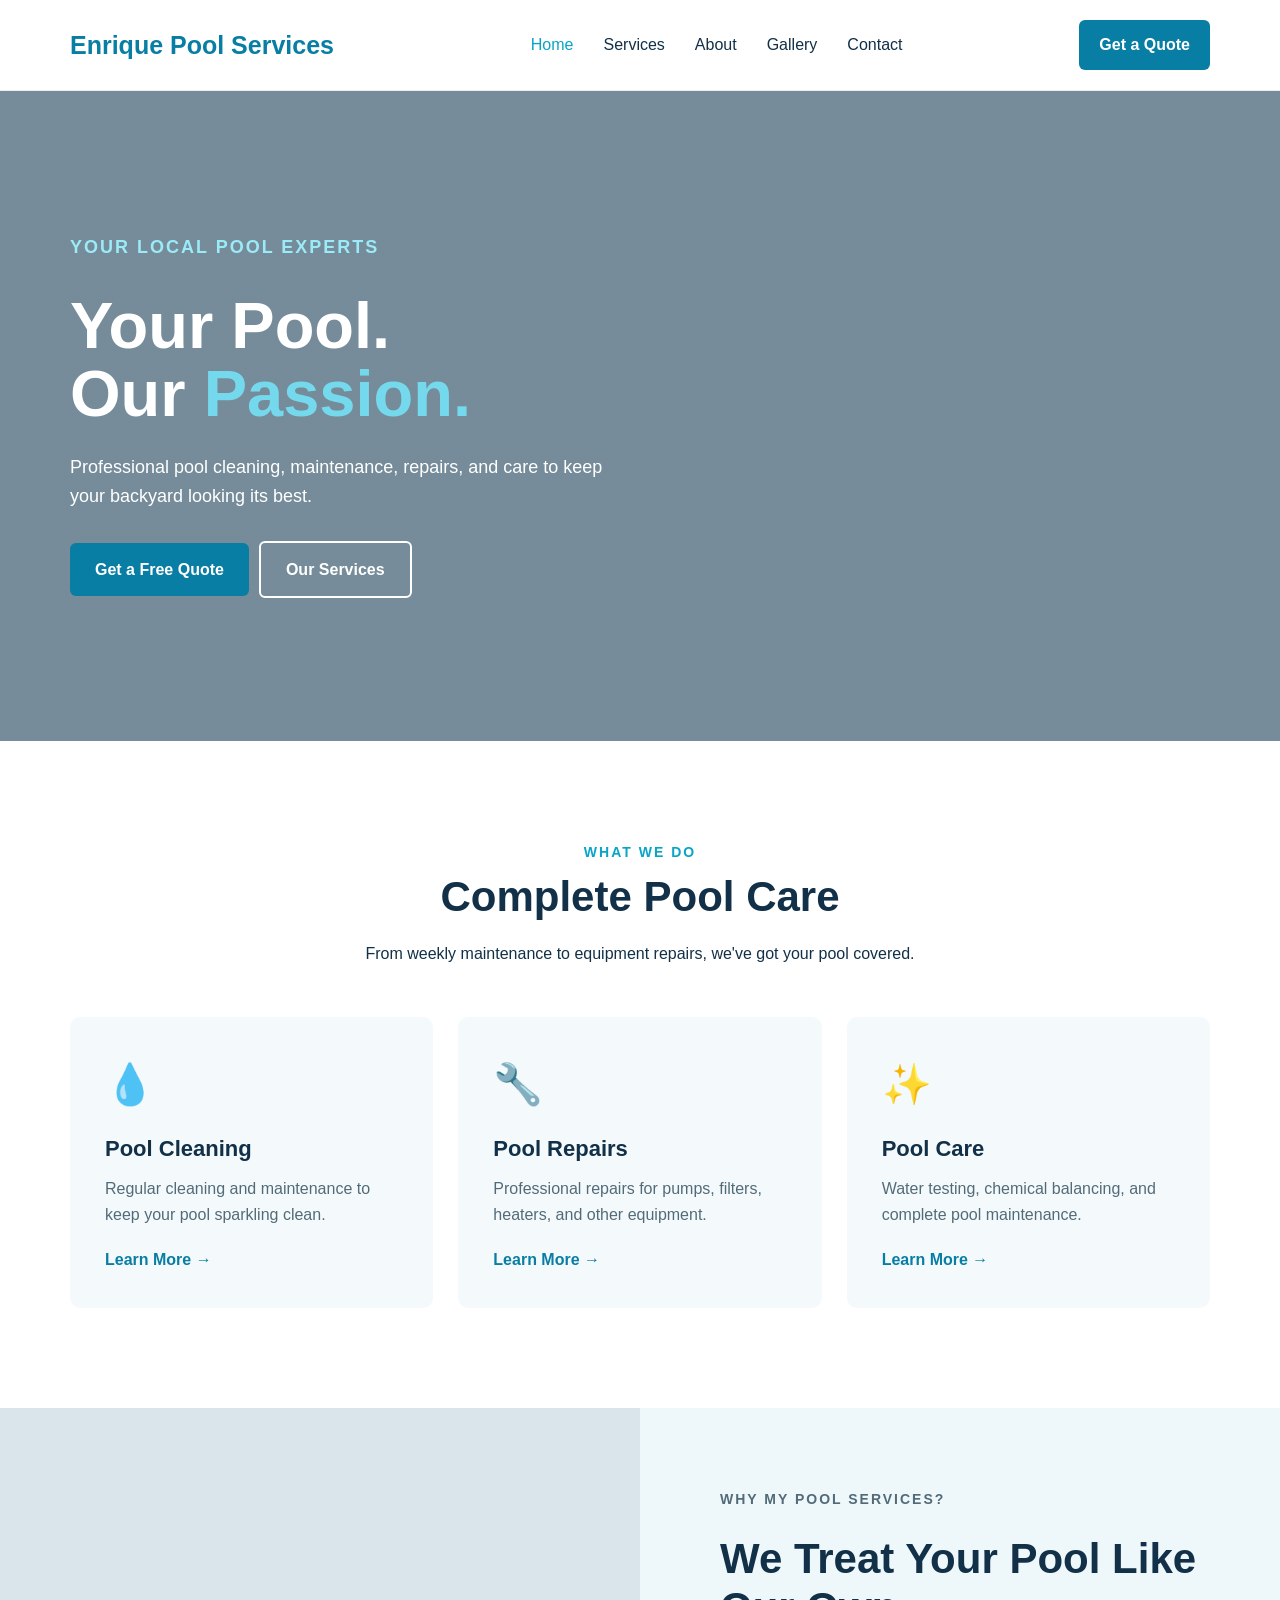
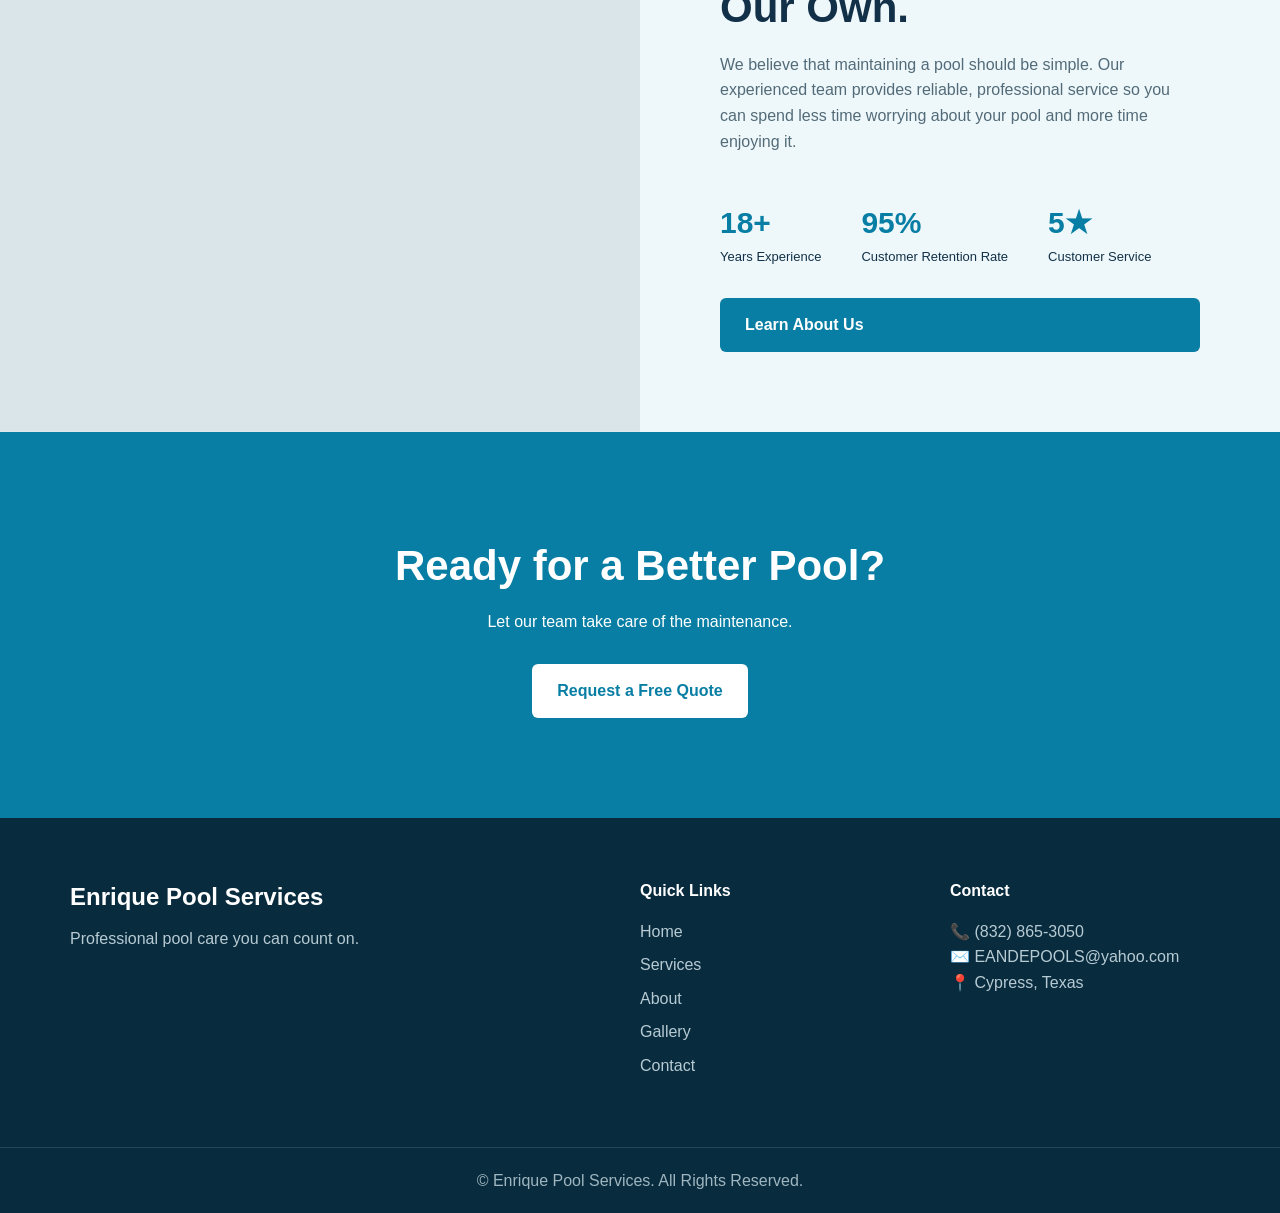
==== index.html @ 79f256fd "I worked on the structure and details of this website's code." ====
<!DOCTYPE html>
<html lang="en">
<head>
    <meta charset="UTF-8">
    <meta name="viewport" content="width=device-width, initial-scale=1.0">
    <title>Enrique | Pool Services</title>
    <link rel="stylesheet" href="style.css">
</head>

<body>

    <!-- Navigation -->
    <header>
        <nav class="navbar">
            <div class="logo">Enrique Pool Services</div>

            <ul class="nav-links">
                <li><a href="index.html" class="active">Home</a></li>
                <li><a href="services.html">Services</a></li>
                <li><a href="about.html">About</a></li>
                <li><a href="gallery.html">Gallery</a></li>
                <li><a href="contact.html">Contact</a></li>
            </ul>

            <a href="contact.html" class="nav-button">Get a Quote</a>
        </nav>
    </header>


    <!-- Hero Section -->
    <section class="hero">

        <div class="hero-content">
            <p class="small-title">YOUR LOCAL POOL EXPERTS</p>

            <h1>
                Your Pool.<br>
                Our <span>Passion.</span>
            </h1>

            <p>
                Professional pool cleaning, maintenance, repairs,
                and care to keep your backyard looking its best.
            </p>

            <div class="hero-buttons">
                <a href="contact.html" class="button">Get a Free Quote</a>
                <a href="services.html" class="button secondary">Our Services</a>
            </div>
        </div>

    </section>


    <!-- Services Preview -->
    <section class="section">

        <div class="section-title">
            <p class="small-title">WHAT WE DO</p>
            <h2>Complete Pool Care</h2>
            <p>
                From weekly maintenance to equipment repairs,
                we've got your pool covered.
            </p>
        </div>

        <div class="cards">

            <div class="card">
                <div class="icon">💧</div>
                <h3>Pool Cleaning</h3>
                <p>
                    Regular cleaning and maintenance to keep your
                    pool sparkling clean.
                </p>
                <a href="services.html">Learn More →</a>
            </div>

            <div class="card">
                <div class="icon">🔧</div>
                <h3>Pool Repairs</h3>
                <p>
                    Professional repairs for pumps, filters,
                    heaters, and other equipment.
                </p>
                <a href="services.html">Learn More →</a>
            </div>

            <div class="card">
                <div class="icon">✨</div>
                <h3>Pool Care</h3>
                <p>
                    Water testing, chemical balancing, and
                    complete pool maintenance.
                </p>
                <a href="services.html">Learn More →</a>
            </div>

        </div>

    </section>


    <!-- Why Choose Us -->
    <section class="why-us">

        <div class="why-image"></div>

        <div class="why-content">
            <p class="small-title">WHY MY POOL SERVICES?</p>

            <h2>We Treat Your Pool Like Our Own.</h2>

            <p>
                We believe that maintaining a pool
                should be simple. Our experienced team provides reliable,
                professional service so you can spend less time worrying
                about your pool and more time enjoying it.
            </p>

            <div class="stats">
                <div>
                    <strong>18+</strong>
                    <span>Years Experience</span>
                </div>

                <div>
                    <strong>95%</strong>
                    <span>Customer Retention Rate</span>
                </div>

                <div>
                    <strong>5★</strong>
                    <span>Customer Service</span>
                </div>
            </div>

            <a href="about.html" class="button">Learn About Us</a>
        </div>

    </section>


    <!-- Call To Action -->
    <section class="cta">

        <h2>Ready for a Better Pool?</h2>

        <p>
            Let our team take care of the maintenance.
        </p>

        <a href="contact.html" class="button">Request a Free Quote</a>

    </section>


    <!-- Footer -->
    <footer>

        <div class="footer-content">

            <div>
                <h3>Enrique Pool Services</h3>
                <p>
                    Professional pool care you can count on.
                </p>
            </div>

            <div>
                <h4>Quick Links</h4>
                <a href="index.html">Home</a>
                <a href="services.html">Services</a>
                <a href="about.html">About</a>
                <a href="gallery.html">Gallery</a>
                <a href="contact.html">Contact</a>
            </div>

            <div>
                <h4>Contact</h4>
                <p>📞 (832) 865-3050</p>
                <p>✉️ EANDEPOOLS@yahoo.com</p>
                <p>📍 Cypress, Texas</p>
            </div>

        </div>

        <div class="copyright">
            © Enrique Pool Services. All Rights Reserved.
        </div>

    </footer>

</body>
</html>
---- style.css ----
/* =========================
   GENERAL
========================= */

* {
    margin: 0;
    padding: 0;
    box-sizing: border-box;
}

body {
    font-family: Arial, Helvetica, sans-serif;
    color: #123047;
    background: #ffffff;
    line-height: 1.6;
}

a {
    text-decoration: none;
    color: inherit;
}

ul {
    padding-left: 20px;
}


/* =========================
   NAVIGATION
========================= */

header {
    background: white;
    border-bottom: 1px solid #e5edf2;
}

.navbar {
    max-width: 1200px;
    margin: auto;
    padding: 20px 30px;

    display: flex;
    align-items: center;
    justify-content: space-between;
}

.logo {
    font-size: 25px;
    font-weight: bold;
    color: #087ea4;
}

.nav-links {
    display: flex;
    gap: 30px;
    list-style: none;
}

.nav-links a {
    color: #123047;
    font-weight: 500;
}

.nav-links a:hover,
.nav-links .active {
    color: #08a5c7;
}

.nav-button {
    background: #087ea4;
    color: white;
    padding: 12px 20px;
    border-radius: 6px;
    font-weight: bold;
}

.nav-button:hover {
    background: #05617f;
}


/* =========================
   BUTTONS
========================= */

.button {
    display: inline-block;
    background: #087ea4;
    color: white;
    padding: 14px 25px;
    border-radius: 6px;
    border: none;
    cursor: pointer;
    font-weight: bold;
}

.button:hover {
    background: #05617f;
}

.button.secondary {
    background: transparent;
    border: 2px solid white;
    margin-left: 10px;
}

.button.secondary:hover {
    background: white;
    color: #087ea4;
}


/* =========================
   HERO
========================= */

.hero {
    min-height: 650px;

    background:
        linear-gradient(
            rgba(5, 45, 70, 0.55),
            rgba(5, 45, 70, 0.55)
        ),
        url("images/pool-hero.jpg");

    background-size: cover;
    background-position: center;

    display: flex;
    align-items: center;
}

.hero-content {
    max-width: 1200px;
    width: 100%;
    margin: auto;
    padding: 50px 30px;
    color: white;
}

.small-title {
    color: #08a5c7;
    font-size: 14px;
    font-weight: bold;
    letter-spacing: 2px;
    margin-bottom: 10px;
}

.hero .small-title {
    color: #9beaf7;
}

.hero h1 {
    font-size: 65px;
    line-height: 1.05;
    margin-bottom: 25px;
}

.hero h1 span {
    color: #75d9ed;
}

.hero p {
    max-width: 550px;
    font-size: 18px;
    margin-bottom: 30px;
}

.hero-buttons {
    display: flex;
    align-items: center;
}


/* =========================
   SECTIONS
========================= */

.section {
    max-width: 1200px;
    margin: auto;
    padding: 100px 30px;
}

.section-title {
    text-align: center;
    max-width: 650px;
    margin: 0 auto 50px;
}

.section-title h2,
.why-content h2,
.about-text h2 {
    font-size: 42px;
    line-height: 1.15;
    margin-bottom: 20px;
}


/* =========================
   CARDS
========================= */

.cards {
    display: grid;
    grid-template-columns: repeat(3, 1fr);
    gap: 25px;
}

.card {
    padding: 35px;
    background: #f4fafc;
    border-radius: 10px;
    transition: transform 0.2s, box-shadow 0.2s;
}

.card:hover {
    transform: translateY(-5px);
    box-shadow: 0 10px 30px rgba(0,0,0,0.08);
}

.icon {
    font-size: 40px;
    margin-bottom: 15px;
}

.card h3 {
    font-size: 22px;
    margin-bottom: 10px;
}

.card p {
    margin-bottom: 20px;
    color: #536b78;
}

.card a {
    color: #087ea4;
    font-weight: bold;
}


/* =========================
   WHY US
========================= */

.why-us {
    display: grid;
    grid-template-columns: 1fr 1fr;
    min-height: 600px;
}

.why-image {
    background:
        linear-gradient(
            rgba(0, 80, 110, 0.15),
            rgba(0, 80, 110, 0.15)
        ),
        url("images/pool-family.jpg");

    background-size: cover;
    background-position: center;
}

.why-content {
    padding: 80px;
    display: flex;
    flex-direction: column;
    justify-content: center;
    background: #eef8fb;
}

.why-content p {
    color: #536b78;
    margin-bottom: 25px;
}

.stats {
    display: flex;
    gap: 40px;
    margin: 20px 0 30px;
}

.stats div {
    display: flex;
    flex-direction: column;
}

.stats strong {
    font-size: 30px;
    color: #087ea4;
}

.stats span {
    font-size: 13px;
}


/* =========================
   PAGE HEADER
========================= */

.page-header {
    text-align: center;
    padding: 100px 30px;
    background: #eef8fb;
}

.page-header h1 {
    font-size: 50px;
    margin-bottom: 15px;
}

.page-header p:last-child {
    color: #536b78;
}


/* =========================
   ABOUT
========================= */

.about-section {
    max-width: 1200px;
    margin: auto;
    padding: 100px 30px;

    display: grid;
    grid-template-columns: 1fr 1fr;
    gap: 70px;
    align-items: center;
}

.about-image {
    min-height: 500px;

    background: url("images/pool-about.jpg");
    background-size: cover;
    background-position: center;

    border-radius: 10px;
}

.about-text p {
    color: #536b78;
    margin-bottom: 20px;
}

.values {
    background: #eef8fb;
    padding: 80px max(30px, calc((100% - 1140px) / 2));

    display: grid;
    grid-template-columns: repeat(3, 1fr);
    gap: 50px;
}

.values h3 {
    color: #08a5c7;
    font-size: 20px;
}

.values h2 {
    margin: 10px 0;
}

.values p {
    color: #536b78;
}


/* =========================
   GALLERY
========================= */

.gallery {
    max-width: 1200px;
    margin: auto;
    padding: 100px 30px;

    display: grid;
    grid-template-columns: repeat(3, 1fr);
    gap: 25px;
}

.pool-placeholder {
    height: 250px;

    background: linear-gradient(
        135deg,
        #bcecf5,
        #087ea4
    );

    display: flex;
    justify-content: center;
    align-items: center;

    color: white;
    font-weight: bold;
    letter-spacing: 2px;

    border-radius: 8px;
}

.gallery-item h3 {
    margin-top: 12px;
}


/* =========================
   CONTACT
========================= */

.contact-section {
    max-width: 1100px;
    margin: auto;
    padding: 100px 30px;

    display: grid;
    grid-template-columns: 1fr 1.3fr;
    gap: 80px;
}

.contact-info h2 {
    font-size: 40px;
    margin-bottom: 15px;
}

.contact-info > p {
    color: #536b78;
    margin-bottom: 40px;
}

.contact-detail {
    margin-bottom: 25px;
}

.contact-detail p {
    color: #536b78;
}

.contact-form {
    display: flex;
    flex-direction: column;
}

.contact-form label {
    margin-bottom: 6px;
    font-weight: bold;
}

.contact-form input,
.contact-form select,
.contact-form textarea {
    font-family: inherit;
    font-size: 16px;

    padding: 13px;
    margin-bottom: 20px;

    border: 1px solid #ccdce3;
    border-radius: 5px;
}

.contact-form input:focus,
.contact-form select:focus,
.contact-form textarea:focus {
    outline: 2px solid #75d9ed;
}

.contact-form .button {
    align-self: flex-start;
}


/* =========================
   CTA
========================= */

.cta {
    text-align: center;
    padding: 100px 30px;
    background: #087ea4;
    color: white;
}

.cta h2 {
    font-size: 42px;
    margin-bottom: 10px;
}

.cta p {
    margin-bottom: 30px;
}

.cta .button {
    background: white;
    color: #087ea4;
}


/* =========================
   FOOTER
========================= */

footer {
    background: #082b3d;
    color: white;
}

.footer-content {
    max-width: 1200px;
    margin: auto;
    padding: 60px 30px;

    display: grid;
    grid-template-columns: 2fr 1fr 1fr;
    gap: 50px;
}

.footer-content h3 {
    font-size: 24px;
    margin-bottom: 10px;
}

.footer-content h4 {
    margin-bottom: 15px;
}

.footer-content p {
    color: #b7cbd4;
}

.footer-content a {
    display: block;
    color: #b7cbd4;
    margin-bottom: 8px;
}

.footer-content a:hover {
    color: white;
}

.copyright {
    text-align: center;
    border-top: 1px solid #21485a;
    padding: 20px;
    color: #9fb6c0;
}


/* =========================
   MOBILE
========================= */

@media (max-width: 800px) {

    .navbar {
        flex-direction: column;
        gap: 20px;
    }

    .nav-links {
        flex-wrap: wrap;
        justify-content: center;
        gap: 15px;
    }

    .hero h1 {
        font-size: 45px;
    }

    .hero-buttons {
        flex-direction: column;
        align-items: flex-start;
        gap: 10px;
    }

    .button.secondary {
        margin-left: 0;
    }

    .cards {
        grid-template-columns: 1fr;
    }

    .why-us {
        grid-template-columns: 1fr;
    }

    .why-image {
        min-height: 400px;
    }

    .why-content {
        padding: 60px 30px;
    }

    .about-section {
        grid-template-columns: 1fr;
    }

    .values {
        grid-template-columns: 1fr;
    }

    .gallery {
        grid-template-columns: 1fr;
    }

    .contact-section {
        grid-template-columns: 1fr;
    }

    .footer-content {
        grid-template-columns: 1fr;
    }

}
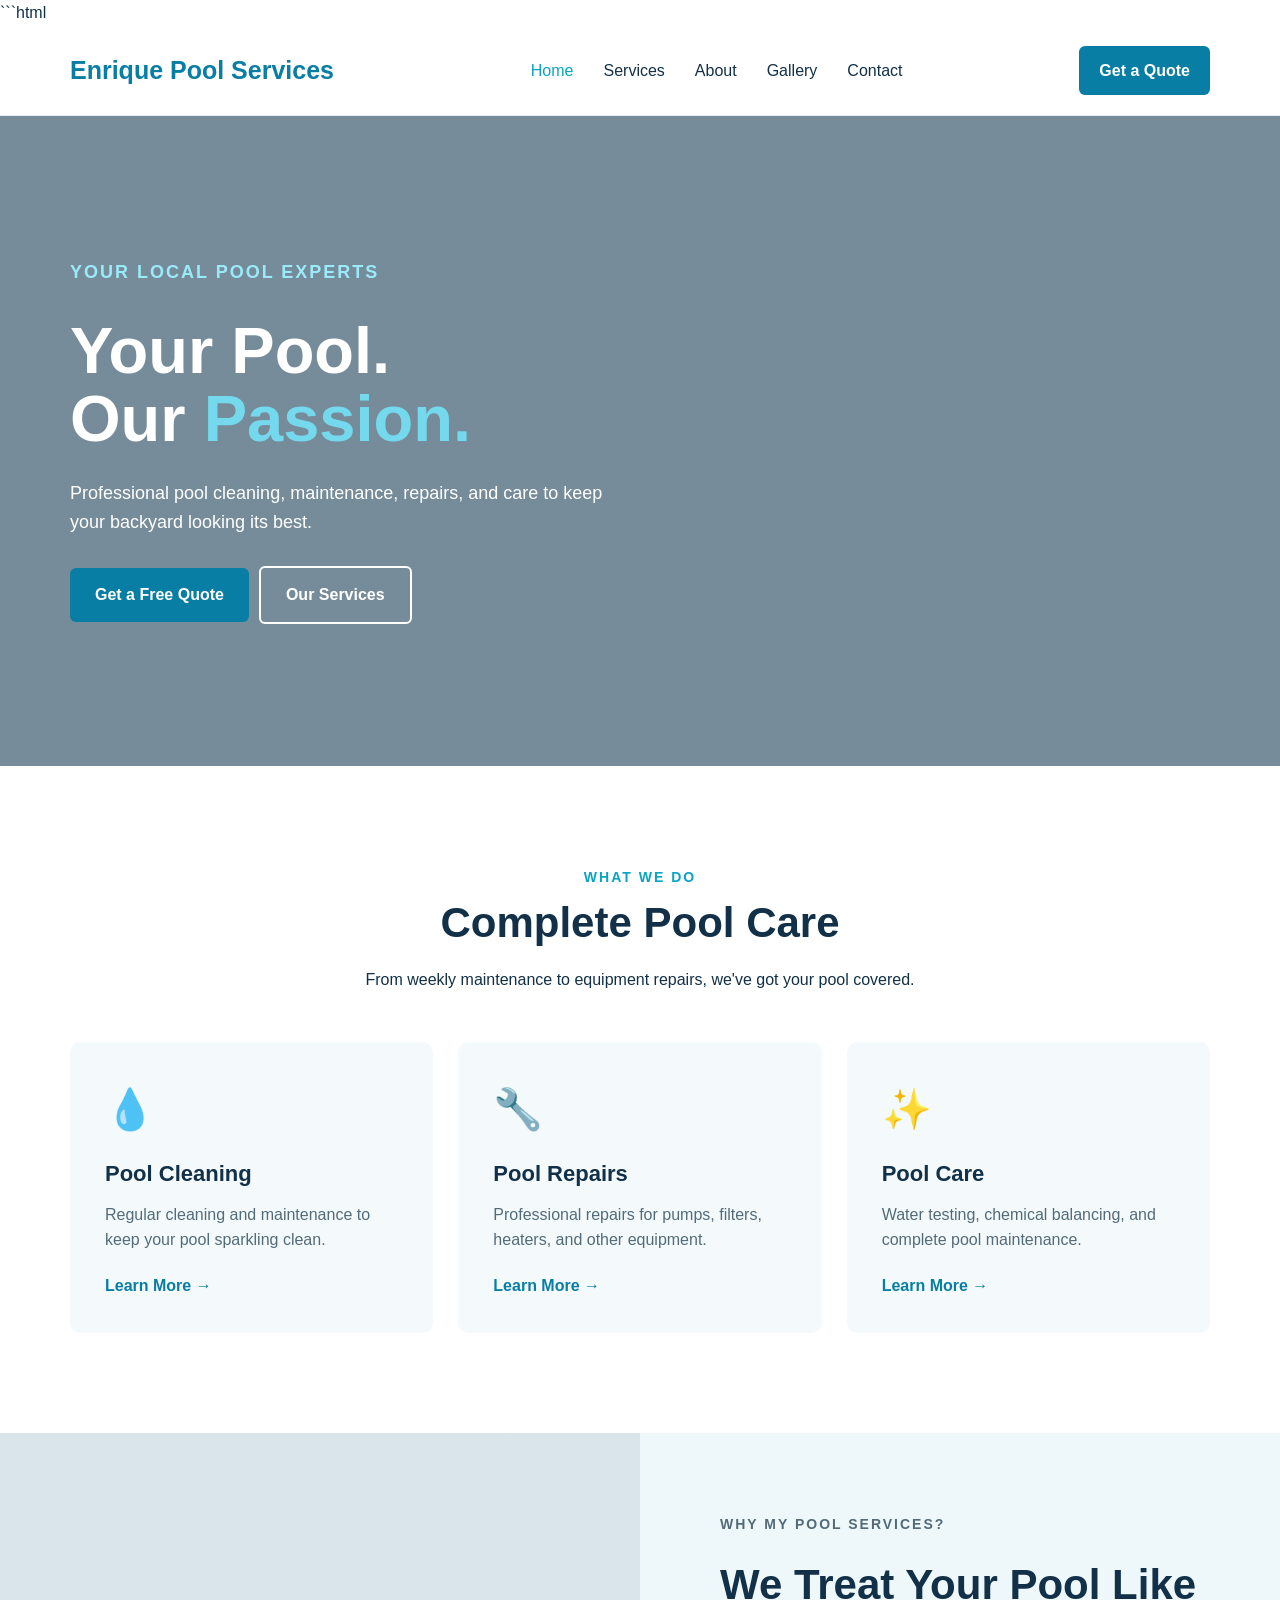
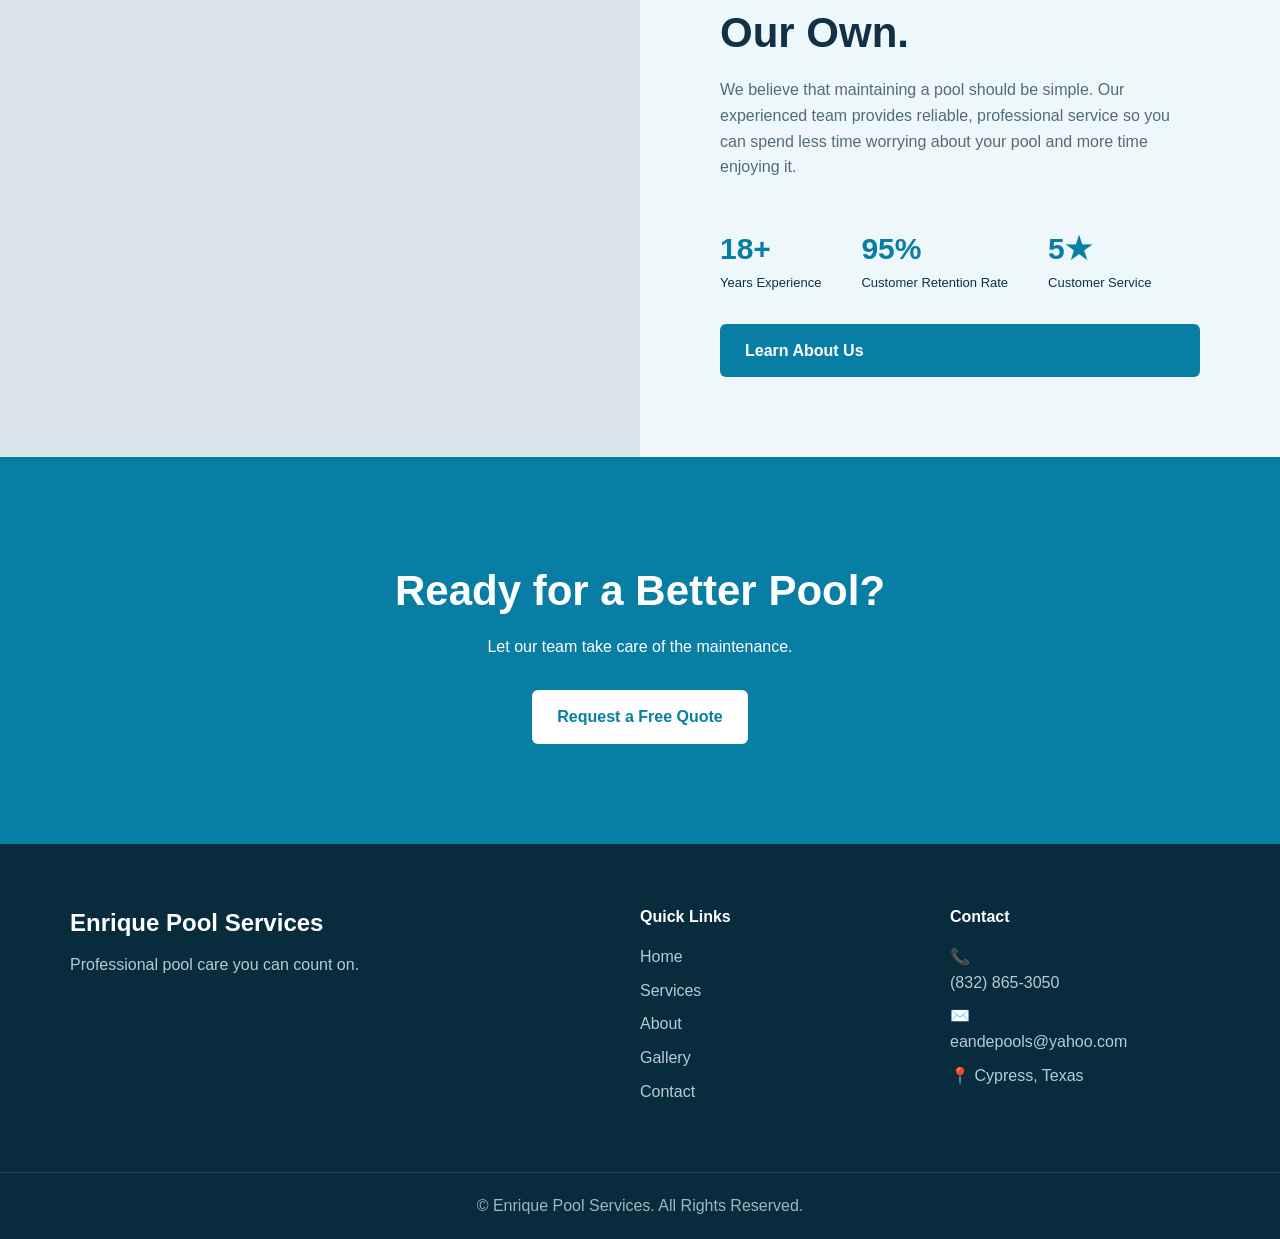
==== commit 9ecb0fbb: "I edited more parts of each page." ====
--- a/index.html
+++ b/index.html
@@ -1,99 +1,162 @@
+```html
 <!DOCTYPE html>
+
 <html lang="en">
+
 <head>
+
     <meta charset="UTF-8">
+
     <meta name="viewport" content="width=device-width, initial-scale=1.0">
+
     <title>Enrique | Pool Services</title>
+
     <link rel="stylesheet" href="style.css">
+
 </head>
 
 <body>
 
-    <!-- Navigation -->
+<!-- Navigation -->
+
     <header>
+
         <nav class="navbar">
+
             <div class="logo">Enrique Pool Services</div>
 
             <ul class="nav-links">
+
                 <li><a href="index.html" class="active">Home</a></li>
+
                 <li><a href="services.html">Services</a></li>
+
                 <li><a href="about.html">About</a></li>
+
                 <li><a href="gallery.html">Gallery</a></li>
+
                 <li><a href="contact.html">Contact</a></li>
+
             </ul>
 
             <a href="contact.html" class="nav-button">Get a Quote</a>
+
         </nav>
+
     </header>
 
 
-    <!-- Hero Section -->
+<!-- Hero Section -->
+
     <section class="hero">
 
         <div class="hero-content">
+
             <p class="small-title">YOUR LOCAL POOL EXPERTS</p>
 
             <h1>
+
                 Your Pool.<br>
+
                 Our <span>Passion.</span>
+
             </h1>
 
             <p>
+
                 Professional pool cleaning, maintenance, repairs,
+
                 and care to keep your backyard looking its best.
+
             </p>
 
             <div class="hero-buttons">
+
                 <a href="contact.html" class="button">Get a Free Quote</a>
+
                 <a href="services.html" class="button secondary">Our Services</a>
-            </div>
+
+            </div>
+
         </div>
 
     </section>
 
 
-    <!-- Services Preview -->
+<!-- Services Preview -->
+
     <section class="section">
 
         <div class="section-title">
+
             <p class="small-title">WHAT WE DO</p>
+
             <h2>Complete Pool Care</h2>
+
             <p>
+
                 From weekly maintenance to equipment repairs,
+
                 we've got your pool covered.
+
             </p>
+
         </div>
 
         <div class="cards">
 
             <div class="card">
+
                 <div class="icon">💧</div>
+
                 <h3>Pool Cleaning</h3>
-                <p>
+
+                <p>
+
                     Regular cleaning and maintenance to keep your
+
                     pool sparkling clean.
-                </p>
+
+                </p>
+
                 <a href="services.html">Learn More →</a>
+
             </div>
 
             <div class="card">
+
                 <div class="icon">🔧</div>
+
                 <h3>Pool Repairs</h3>
-                <p>
+
+                <p>
+
                     Professional repairs for pumps, filters,
+
                     heaters, and other equipment.
-                </p>
+
+                </p>
+
                 <a href="services.html">Learn More →</a>
+
             </div>
 
             <div class="card">
+
                 <div class="icon">✨</div>
+
                 <h3>Pool Care</h3>
-                <p>
+
+                <p>
+
                     Water testing, chemical balancing, and
+
                     complete pool maintenance.
-                </p>
+
+                </p>
+
                 <a href="services.html">Learn More →</a>
+
             </div>
 
         </div>
@@ -101,53 +164,75 @@
     </section>
 
 
-    <!-- Why Choose Us -->
+<!-- Why Choose Us -->
+
     <section class="why-us">
 
         <div class="why-image"></div>
 
         <div class="why-content">
+
             <p class="small-title">WHY MY POOL SERVICES?</p>
 
             <h2>We Treat Your Pool Like Our Own.</h2>
 
             <p>
+
                 We believe that maintaining a pool
+
                 should be simple. Our experienced team provides reliable,
+
                 professional service so you can spend less time worrying
+
                 about your pool and more time enjoying it.
+
             </p>
 
             <div class="stats">
+
                 <div>
+
                     <strong>18+</strong>
+
                     <span>Years Experience</span>
+
                 </div>
 
                 <div>
+
                     <strong>95%</strong>
+
                     <span>Customer Retention Rate</span>
+
                 </div>
 
                 <div>
+
                     <strong>5★</strong>
+
                     <span>Customer Service</span>
+
                 </div>
+
             </div>
 
             <a href="about.html" class="button">Learn About Us</a>
+
         </div>
 
     </section>
 
 
-    <!-- Call To Action -->
+<!-- Call To Action -->
+
     <section class="cta">
 
         <h2>Ready for a Better Pool?</h2>
 
         <p>
+
             Let our team take care of the maintenance.
+
         </p>
 
         <a href="contact.html" class="button">Request a Free Quote</a>
@@ -155,41 +240,68 @@
     </section>
 
 
-    <!-- Footer -->
+<!-- Footer -->
+
     <footer>
 
         <div class="footer-content">
 
             <div>
+
                 <h3>Enrique Pool Services</h3>
-                <p>
+
+                <p>
+
                     Professional pool care you can count on.
-                </p>
+
+                </p>
+
             </div>
 
             <div>
+
                 <h4>Quick Links</h4>
+
                 <a href="index.html">Home</a>
+
                 <a href="services.html">Services</a>
+
                 <a href="about.html">About</a>
+
                 <a href="gallery.html">Gallery</a>
+
                 <a href="contact.html">Contact</a>
+
             </div>
 
             <div>
+
                 <h4>Contact</h4>
-                <p>📞 (832) 865-3050</p>
-                <p>✉️ EANDEPOOLS@yahoo.com</p>
-                <p>📍 Cypress, Texas</p>
+
+                <p>
+                    📞 <a href="tel:+18328653050">(832) 865-3050</a>
+                </p>
+
+                <p>
+                    ✉️ <a href="mailto:eandepools@yahoo.com">eandepools@yahoo.com</a>
+                </p>
+
+                <p>
+                    📍 Cypress, Texas
+                </p>
+
             </div>
 
         </div>
 
         <div class="copyright">
+
             © Enrique Pool Services. All Rights Reserved.
+
         </div>
 
     </footer>
 
 </body>
+
 </html>
--- a/style.css
+++ b/style.css
@@ -407,6 +407,34 @@
 .gallery-item h3 {
     margin-top: 12px;
 }
+.gallery {
+    display: grid;
+    grid-template-columns: repeat(3, 1fr);
+    gap: 25px;
+    padding: 40px;
+    max-width: 1200px;
+    margin: 0 auto;
+}
+
+.gallery-item {
+    background: white;
+    border-radius: 12px;
+    overflow: hidden;
+    box-shadow: 0 4px 12px rgba(0, 0, 0, 0.12);
+}
+
+.gallery-item img {
+    width: 100%;
+    height: 250px;
+    object-fit: cover;
+    display: block;
+}
+
+.gallery-item h3 {
+    padding: 15px;
+    margin: 0;
+    text-align: center;
+}
 
 
 /* =========================
@@ -618,4 +646,82 @@
         grid-template-columns: 1fr;
     }
 
+}
+/* =========================
+   PAYMENT OPTIONS
+========================= */
+
+.payment-section {
+    padding: 60px 40px;
+    text-align: center;
+    background: #f4f9fb;
+}
+
+.payment-section h2 {
+    color: #123047;
+    font-size: 32px;
+    margin-bottom: 10px;
+}
+
+.payment-section > p {
+    margin-bottom: 30px;
+    color: #555;
+}
+
+.payment-options {
+    display: flex;
+    justify-content: center;
+    gap: 25px;
+    max-width: 1000px;
+    margin: 0 auto 30px;
+}
+
+.payment-card {
+    background: white;
+    padding: 25px;
+    width: 30%;
+    border-radius: 10px;
+    box-shadow: 0 4px 12px rgba(0, 0, 0, 0.1);
+}
+
+.payment-card h3 {
+    color: #123047;
+    margin-bottom: 10px;
+}
+
+.payment-card p {
+    color: #555;
+    line-height: 1.5;
+}
+
+.payment-section .button {
+    display: inline-block;
+    margin-top: 10px;
+}
+.contact-detail a {
+    color: inherit;
+    text-decoration: none;
+}
+
+.contact-detail a:hover {
+    text-decoration: underline;
+}
+/* CLICKABLE CONTACT LINKS */
+
+footer p a {
+    color: inherit;
+    text-decoration: none;
+}
+
+footer p a:hover {
+    text-decoration: underline;
+}
+
+.contact-detail p a {
+    color: inherit;
+    text-decoration: none;
+}
+
+.contact-detail p a:hover {
+    text-decoration: underline;
 }
